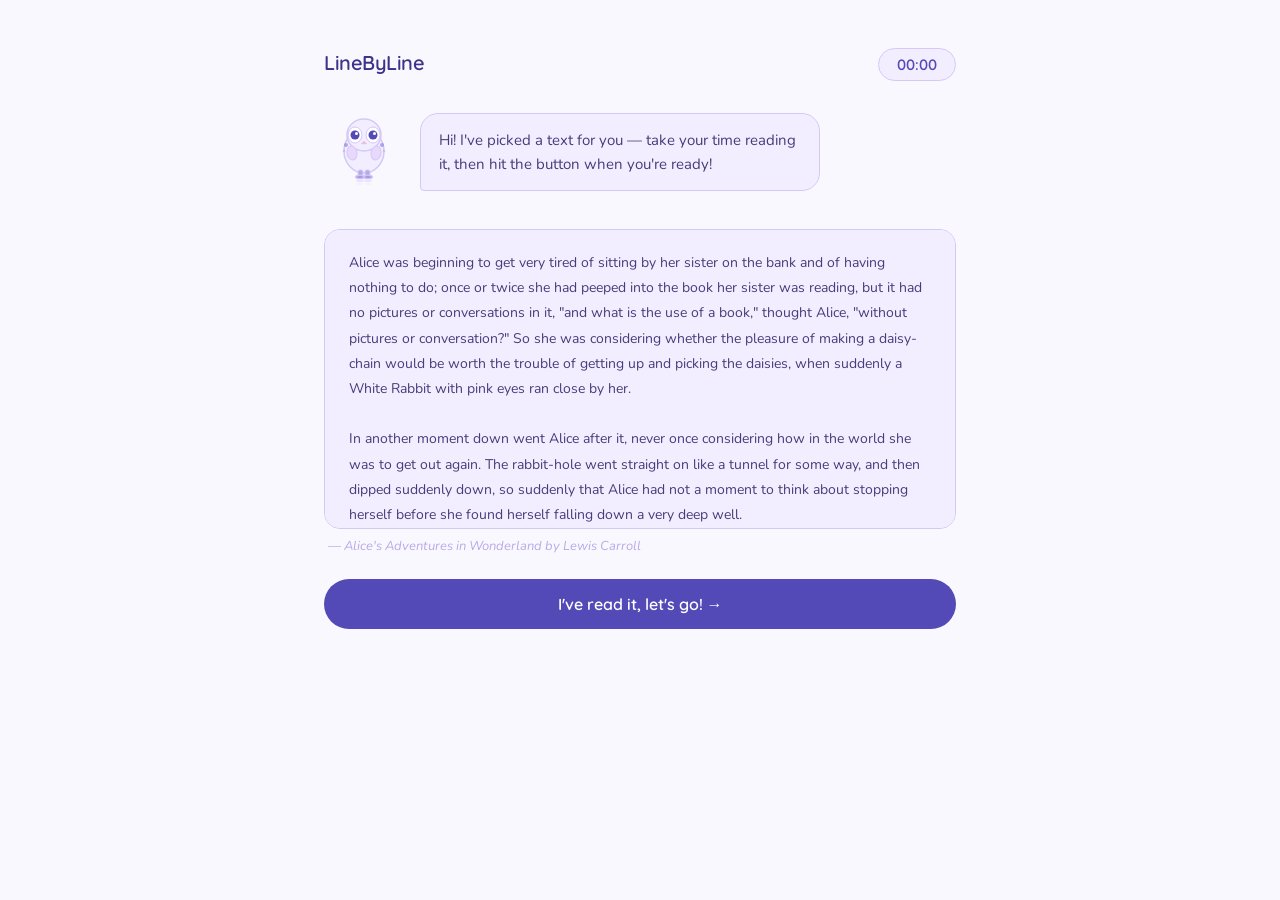
==== analyze.html @ f4740c88 "Add files via upload" ====
<!DOCTYPE html>
<html lang="en">
<head>
  <meta charset="UTF-8" />
  <meta name="viewport" content="width=device-width, initial-scale=1.0"/>
  <title>LineByLine — Analyze a Text</title>
  <link href="https://fonts.googleapis.com/css2?family=Quicksand:wght@400;600;700&family=Nunito:wght@400;600&display=swap" rel="stylesheet"/>
  <link rel="stylesheet" href="style.css" />
</head>
<body>

<div class="page">

  <div class="top-bar">
    <div class="logo small" style="font-family: 'Quicksand', sans-serif;">LineByLine</div>
    <div class="timer-box"><span id="timer">00:00</span></div>
  </div>

  <!-- STEP 1: Read the text -->
  <div class="step" id="step-1">
    <div class="owl-bubble">
      <div class="owl-wrap">
        <svg class="owl" viewBox="0 0 64 80" xmlns="http://www.w3.org/2000/svg">
          <ellipse cx="32" cy="38" rx="20" ry="22" fill="#f3eeff" stroke="#d4c8f5" stroke-width="1.5"/>
          <ellipse cx="32" cy="22" rx="17" ry="16" fill="#f3eeff" stroke="#d4c8f5" stroke-width="1.5"/>
          <ellipse cx="23" cy="22" rx="7" ry="8" fill="#fff" stroke="#d4c8f5" stroke-width="1"/>
          <ellipse cx="41" cy="22" rx="7" ry="8" fill="#fff" stroke="#d4c8f5" stroke-width="1"/>
          <circle cx="23" cy="22" r="4.5" fill="#534ab7"/>
          <circle cx="41" cy="22" r="4.5" fill="#534ab7"/>
          <circle cx="24.5" cy="20.5" r="1.5" fill="#fff"/>
          <circle cx="42.5" cy="20.5" r="1.5" fill="#fff"/>
          <polygon points="32,28 29,31 35,31" fill="#f0bcd4" stroke="#d4c8f5" stroke-width="0.5"/>
          <ellipse cx="20" cy="40" rx="5" ry="7" fill="#e8d8fc" stroke="#d4c8f5" stroke-width="1" transform="rotate(-10 20 40)"/>
          <ellipse cx="44" cy="40" rx="5" ry="7" fill="#e8d8fc" stroke="#d4c8f5" stroke-width="1" transform="rotate(10 44 40)"/>
          <rect x="26" y="57" width="5" height="6" rx="2" fill="#b8aae8" stroke="#d4c8f5" stroke-width="1"/>
          <rect x="33" y="57" width="5" height="6" rx="2" fill="#b8aae8" stroke="#d4c8f5" stroke-width="1"/>
          <ellipse cx="28" cy="64" rx="5" ry="2" fill="#c9bbf0" stroke="#d4c8f5" stroke-width="0.8"/>
          <ellipse cx="36" cy="64" rx="5" ry="2" fill="#c9bbf0" stroke="#d4c8f5" stroke-width="0.8"/>
          <ellipse cx="28" cy="64" rx="3" ry="1" fill="#7f77dd" opacity="0.5"/>
          <ellipse cx="36" cy="64" rx="3" ry="1" fill="#7f77dd" opacity="0.5"/>
          <ellipse cx="28" cy="68" rx="4" ry="1.2" fill="#d4c8f5" opacity="0.4"/>
          <ellipse cx="36" cy="68" rx="4" ry="1.2" fill="#d4c8f5" opacity="0.4"/>
          <ellipse cx="28" cy="71" rx="3" ry="0.8" fill="#d4c8f5" opacity="0.25"/>
          <ellipse cx="36" cy="71" rx="3" ry="0.8" fill="#d4c8f5" opacity="0.25"/>
          <circle cx="14" cy="32" r="2" fill="#7f77dd" opacity="0.6"/>
          <circle cx="50" cy="32" r="2" fill="#7f77dd" opacity="0.6"/>
          <circle cx="12" cy="38" r="1.3" fill="#b8aae8" opacity="0.5"/>
          <circle cx="52" cy="38" r="1.3" fill="#b8aae8" opacity="0.5"/>
        </svg>
      </div>
      <div class="bubble">
        <p id="pip-intro">Hi! I've picked a text for you — take your time reading it, then hit the button when you're ready!</p>
      </div>
    </div>
    <div class="text-preview-box" id="text-preview"></div>
    <div class="text-source" id="text-source"></div>
    <button class="start-btn" onclick="goToStep2()">I've read it, let's go! →</button>
  </div>

  <!-- STEP 2: Cold thesis (only if writing a thesis selected) -->
  <div class="step hidden" id="step-2">
    <div class="text-preview-box" id="text-preview-2"></div>
    <div class="owl-bubble">
      <div class="owl-wrap">
        <svg class="owl" viewBox="0 0 64 80" xmlns="http://www.w3.org/2000/svg">
          <ellipse cx="32" cy="38" rx="20" ry="22" fill="#f3eeff" stroke="#d4c8f5" stroke-width="1.5"/>
          <ellipse cx="32" cy="22" rx="17" ry="16" fill="#f3eeff" stroke="#d4c8f5" stroke-width="1.5"/>
          <ellipse cx="23" cy="22" rx="7" ry="8" fill="#fff" stroke="#d4c8f5" stroke-width="1"/>
          <ellipse cx="41" cy="22" rx="7" ry="8" fill="#fff" stroke="#d4c8f5" stroke-width="1"/>
          <circle cx="23" cy="22" r="4.5" fill="#534ab7"/>
          <circle cx="41" cy="22" r="4.5" fill="#534ab7"/>
          <circle cx="24.5" cy="20.5" r="1.5" fill="#fff"/>
          <circle cx="42.5" cy="20.5" r="1.5" fill="#fff"/>
          <polygon points="32,28 29,31 35,31" fill="#f0bcd4" stroke="#d4c8f5" stroke-width="0.5"/>
          <ellipse cx="20" cy="40" rx="5" ry="7" fill="#e8d8fc" stroke="#d4c8f5" stroke-width="1" transform="rotate(-10 20 40)"/>
          <ellipse cx="44" cy="40" rx="5" ry="7" fill="#e8d8fc" stroke="#d4c8f5" stroke-width="1" transform="rotate(10 44 40)"/>
          <rect x="26" y="57" width="5" height="6" rx="2" fill="#b8aae8" stroke="#d4c8f5" stroke-width="1"/>
          <rect x="33" y="57" width="5" height="6" rx="2" fill="#b8aae8" stroke="#d4c8f5" stroke-width="1"/>
          <ellipse cx="28" cy="64" rx="5" ry="2" fill="#c9bbf0" stroke="#d4c8f5" stroke-width="0.8"/>
          <ellipse cx="36" cy="64" rx="5" ry="2" fill="#c9bbf0" stroke="#d4c8f5" stroke-width="0.8"/>
          <ellipse cx="28" cy="64" rx="3" ry="1" fill="#7f77dd" opacity="0.5"/>
          <ellipse cx="36" cy="64" rx="3" ry="1" fill="#7f77dd" opacity="0.5"/>
          <ellipse cx="28" cy="68" rx="4" ry="1.2" fill="#d4c8f5" opacity="0.4"/>
          <ellipse cx="36" cy="68" rx="4" ry="1.2" fill="#d4c8f5" opacity="0.4"/>
          <ellipse cx="28" cy="71" rx="3" ry="0.8" fill="#d4c8f5" opacity="0.25"/>
          <ellipse cx="36" cy="71" rx="3" ry="0.8" fill="#d4c8f5" opacity="0.25"/>
          <circle cx="14" cy="32" r="2" fill="#7f77dd" opacity="0.6"/>
          <circle cx="50" cy="32" r="2" fill="#7f77dd" opacity="0.6"/>
          <circle cx="12" cy="38" r="1.3" fill="#b8aae8" opacity="0.5"/>
          <circle cx="52" cy="38" r="1.3" fill="#b8aae8" opacity="0.5"/>
        </svg>
      </div>
      <div class="bubble">
        <p id="cold-thesis-question">...</p>
      </div>
    </div>
    <textarea id="cold-thesis-answer" placeholder="Write your answer here... no wrong answers!" rows="4"></textarea>
    <button class="start-btn" onclick="saveColdThesis()">Got it, let's analyze! →</button>
  </div>

  <!-- STEP 3: Guiding questions -->
  <div class="step hidden" id="step-3">
    <div class="text-display" id="text-display"></div>
    <div class="qa-thread" id="qa-thread"></div>
    <div class="owl-bubble" id="pip-question-bubble">
      <div class="owl-wrap">
        <svg class="owl" viewBox="0 0 64 80" xmlns="http://www.w3.org/2000/svg">
          <ellipse cx="32" cy="38" rx="20" ry="22" fill="#f3eeff" stroke="#d4c8f5" stroke-width="1.5"/>
          <ellipse cx="32" cy="22" rx="17" ry="16" fill="#f3eeff" stroke="#d4c8f5" stroke-width="1.5"/>
          <ellipse cx="23" cy="22" rx="7" ry="8" fill="#fff" stroke="#d4c8f5" stroke-width="1"/>
          <ellipse cx="41" cy="22" rx="7" ry="8" fill="#fff" stroke="#d4c8f5" stroke-width="1"/>
          <circle cx="23" cy="22" r="4.5" fill="#534ab7"/>
          <circle cx="41" cy="22" r="4.5" fill="#534ab7"/>
          <circle cx="24.5" cy="20.5" r="1.5" fill="#fff"/>
          <circle cx="42.5" cy="20.5" r="1.5" fill="#fff"/>
          <polygon points="32,28 29,31 35,31" fill="#f0bcd4" stroke="#d4c8f5" stroke-width="0.5"/>
          <ellipse cx="20" cy="40" rx="5" ry="7" fill="#e8d8fc" stroke="#d4c8f5" stroke-width="1" transform="rotate(-10 20 40)"/>
          <ellipse cx="44" cy="40" rx="5" ry="7" fill="#e8d8fc" stroke="#d4c8f5" stroke-width="1" transform="rotate(10 44 40)"/>
          <rect x="26" y="57" width="5" height="6" rx="2" fill="#b8aae8" stroke="#d4c8f5" stroke-width="1"/>
          <rect x="33" y="57" width="5" height="6" rx="2" fill="#b8aae8" stroke="#d4c8f5" stroke-width="1"/>
          <ellipse cx="28" cy="64" rx="5" ry="2" fill="#c9bbf0" stroke="#d4c8f5" stroke-width="0.8"/>
          <ellipse cx="36" cy="64" rx="5" ry="2" fill="#c9bbf0" stroke="#d4c8f5" stroke-width="0.8"/>
          <ellipse cx="28" cy="64" rx="3" ry="1" fill="#7f77dd" opacity="0.5"/>
          <ellipse cx="36" cy="64" rx="3" ry="1" fill="#7f77dd" opacity="0.5"/>
          <ellipse cx="28" cy="68" rx="4" ry="1.2" fill="#d4c8f5" opacity="0.4"/>
          <ellipse cx="36" cy="68" rx="4" ry="1.2" fill="#d4c8f5" opacity="0.4"/>
          <ellipse cx="28" cy="71" rx="3" ry="0.8" fill="#d4c8f5" opacity="0.25"/>
          <ellipse cx="36" cy="71" rx="3" ry="0.8" fill="#d4c8f5" opacity="0.25"/>
          <circle cx="14" cy="32" r="2" fill="#7f77dd" opacity="0.6"/>
          <circle cx="50" cy="32" r="2" fill="#7f77dd" opacity="0.6"/>
          <circle cx="12" cy="38" r="1.3" fill="#b8aae8" opacity="0.5"/>
          <circle cx="52" cy="38" r="1.3" fill="#b8aae8" opacity="0.5"/>
        </svg>
      </div>
      <div class="bubble" style="flex: 1;">
        <div class="question-row">
          <p id="pip-question" style="margin: 0; flex: 1;">...</p>
          <button class="context-btn hidden" id="context-btn" onclick="toggleContext()">🔖 Need some context?</button>
        </div>
        <div class="context-card hidden" id="context-card">
          <div class="context-title" id="context-title"></div>
          <p class="context-text" id="context-text"></p>
        </div>
      </div>
    </div>
    <textarea id="user-answer" placeholder="Type your response here... take your time!" rows="5"></textarea>
    <button class="start-btn" onclick="nextQuestion()">Next →</button>
  </div>

  <!-- STEP 4: Done -->
  <div class="step hidden" id="step-4">
    <div class="done-screen">
      <div class="owl-wrap" style="margin: 0 auto 1rem;">
        <svg class="owl" viewBox="0 0 64 80" xmlns="http://www.w3.org/2000/svg">
          <ellipse cx="32" cy="38" rx="20" ry="22" fill="#f3eeff" stroke="#d4c8f5" stroke-width="1.5"/>
          <ellipse cx="32" cy="22" rx="17" ry="16" fill="#f3eeff" stroke="#d4c8f5" stroke-width="1.5"/>
          <ellipse cx="23" cy="22" rx="7" ry="8" fill="#fff" stroke="#d4c8f5" stroke-width="1"/>
          <ellipse cx="41" cy="22" rx="7" ry="8" fill="#fff" stroke="#d4c8f5" stroke-width="1"/>
          <circle cx="23" cy="22" r="4.5" fill="#534ab7"/>
          <circle cx="41" cy="22" r="4.5" fill="#534ab7"/>
          <circle cx="24.5" cy="20.5" r="1.5" fill="#fff"/>
          <circle cx="42.5" cy="20.5" r="1.5" fill="#fff"/>
          <polygon points="32,28 29,31 35,31" fill="#f0bcd4" stroke="#d4c8f5" stroke-width="0.5"/>
          <ellipse cx="20" cy="40" rx="5" ry="7" fill="#e8d8fc" stroke="#d4c8f5" stroke-width="1" transform="rotate(-10 20 40)"/>
          <ellipse cx="44" cy="40" rx="5" ry="7" fill="#e8d8fc" stroke="#d4c8f5" stroke-width="1" transform="rotate(10 44 40)"/>
          <rect x="26" y="57" width="5" height="6" rx="2" fill="#b8aae8" stroke="#d4c8f5" stroke-width="1"/>
          <rect x="33" y="57" width="5" height="6" rx="2" fill="#b8aae8" stroke="#d4c8f5" stroke-width="1"/>
          <ellipse cx="28" cy="64" rx="5" ry="2" fill="#c9bbf0" stroke="#d4c8f5" stroke-width="0.8"/>
          <ellipse cx="36" cy="64" rx="5" ry="2" fill="#c9bbf0" stroke="#d4c8f5" stroke-width="0.8"/>
          <ellipse cx="28" cy="64" rx="3" ry="1" fill="#7f77dd" opacity="0.5"/>
          <ellipse cx="36" cy="64" rx="3" ry="1" fill="#7f77dd" opacity="0.5"/>
          <ellipse cx="28" cy="68" rx="4" ry="1.2" fill="#d4c8f5" opacity="0.4"/>
          <ellipse cx="36" cy="68" rx="4" ry="1.2" fill="#d4c8f5" opacity="0.4"/>
          <ellipse cx="28" cy="71" rx="3" ry="0.8" fill="#d4c8f5" opacity="0.25"/>
          <ellipse cx="36" cy="71" rx="3" ry="0.8" fill="#d4c8f5" opacity="0.25"/>
          <circle cx="14" cy="32" r="2" fill="#7f77dd" opacity="0.6"/>
          <circle cx="50" cy="32" r="2" fill="#7f77dd" opacity="0.6"/>
          <circle cx="12" cy="38" r="1.3" fill="#b8aae8" opacity="0.5"/>
          <circle cx="52" cy="38" r="1.3" fill="#b8aae8" opacity="0.5"/>
        </svg>
      </div>
      <h2 class="done-title">Amazing work! 🎉</h2>
      <p class="done-msg" id="done-msg"></p>
      <div class="done-time">You finished in <strong id="final-time"></strong></div>
      <button class="start-btn" onclick="window.location.href='index.html'">Go again →</button>
    </div>
  </div>

</div>

<script>
const tier = localStorage.getItem('tier') || 'middle';
const skills = JSON.parse(localStorage.getItem('skills') || '[]');
const wantsThesis = skills.includes('Writing a thesis');

const texts = [
  {
    id: 'charlottes-web',
    title: "Charlotte's Web",
    author: 'E.B. White',
    passage: "Wilbur didn't want food, he wanted love. He wanted a friend — someone who would play with him. But no one came, no one spoke to him, and he began to cry. The barn was very large. It was very old. It smelled of hay and it smelled of manure. It smelled of the perspiration of tired horses and the wonderful sweet breath of patient cows. Wilbur liked it.",
    tiers: ['elementary'],
    questions: {
      elementary: [
        { text: "How is Wilbur feeling? What words tell you that?", context: null },
        { text: "What does Wilbur want more than food?", context: null },
        { text: "Does Wilbur like the barn? What makes you think that?", context: null },
        { text: "Why do you think Wilbur feels lonely?", context: null },
        { text: "Now that we talked about it — what do you think the author wrote this for? Has your answer changed?", context: null }
      ]
    }
  },
  {
    id: 'charlie-chocolate',
    title: 'Charlie and the Chocolate Factory',
    author: 'Roald Dahl',
    passage: "Nobody ever went in, and nobody ever came out. Yet every day, the workers in the factory heard, coming from somewhere deep inside, the most wonderful music — a grand, booming, rushing, whispering sound, as though the great hidden chocolate river was flowing endlessly on and on. And the smell! Great swooping whiffs of chocolate came drifting out through the dark, mysterious air.",
    tiers: ['elementary'],
    questions: {
      elementary: [
        { text: "What is strange about the chocolate factory?", context: null },
        { text: "What do the workers hear coming from inside?", context: null },
        { text: "How does the factory make you feel? Why?", context: null },
        { text: "Pick one word from the passage that you really like. Why did you pick it?", context: null },
        { text: "Now that we talked about it — what do you think the author wrote this for? Has your answer changed?", context: null }
      ]
    }
  },
  {
    id: 'matilda',
    title: 'Matilda',
    author: 'Roald Dahl',
    passage: "Matilda was a little late in starting to read, but once she did, she read everything she could lay her hands on. By the age of three, Matilda had worked her way through all the books in the children's section and had begun wandering the shelves of the grown-up library. The books transported her into new worlds and introduced her to amazing people who lived exciting lives.",
    tiers: ['elementary'],
    questions: {
      elementary: [
        { text: "What does Matilda love to do?", context: null },
        { text: "How is Matilda different from other kids her age?", context: null },
        { text: "Have you ever felt like a book took you somewhere else? What was that like?", context: null },
        { text: "Why do you think the author wants us to know Matilda read so many books?", context: null },
        { text: "Now that we talked about it — what do you think the author wrote this for? Has your answer changed?", context: null }
      ]
    }
  },
  {
    id: 'ivan',
    title: 'The One and Only Ivan',
    author: 'Katherine Applegate',
    passage: "I am Ivan. I am a gorilla. It's not as easy as it looks. People call me the Freeway Gorilla. The Ape at Exit 8. The One and Only Ivan, Mighty Silverback. The names people give me are their way of making me small. I am not small.",
    tiers: ['elementary'],
    questions: {
      elementary: [
        { text: "Who is telling this story? What do we know about him?", context: null },
        { text: "How does Ivan feel about the names people call him?", context: null },
        { text: "Why do you think Ivan says 'I am not small' at the end?", context: null },
        { text: "Pick one sentence from the passage that stands out to you. Why did you pick it?", context: null },
        { text: "Now that we talked about it — what do you think the author wrote this for? Has your answer changed?", context: null }
      ]
    }
  },
  {
    id: 'secret-garden',
    title: 'The Secret Garden',
    author: 'Frances Hodgson Burnett',
    passage: "She never remembered seeing familiarly anything but the dark faces of her Ayah and the other native servants, and as they always obeyed her and gave her her own way in everything, because the Mem Sahib would be angry if she was disturbed by her crying, by the time she was six years old she was as tyrannical and selfish a little pig as ever lived. The young English governess who came to teach her to read and write disliked her so much that she gave up her place in three months, and when other governesses came to try to fill it they always went away in a shorter time than the first one.\n\nOne frightfully hot morning, when she was about nine years old, she awakened feeling very cross, and she became crosser still when she saw that the servant who stood by her bedside was not her Ayah. There was something mysterious in the air that morning. Nothing was done in its regular order and several of the native servants seemed missing, while those whom Mary saw slunk or hurried about with ashy and scared faces. But no one would tell her anything and her Ayah did not come.",
    tiers: ['middle', 'upper', 'advanced'],
    questions: {
      middle: [
        { text: "What kind of person is Mary at the start of this passage? What clues tell you that?", context: null },
        { text: "Pick one word or sentence that stands out to you. Why did you notice it?", context: null },
        { text: "How does Mary treat the people around her? Why do you think she acts this way?", context: null },
        { text: "Something strange is happening around Mary but nobody tells her what. How does that make the mood of the passage feel?", context: null },
        { text: "Write one sentence that describes what this passage is really about.", context: null }
      ],
      upper: [
        { text: "How does Burnett use Mary's behavior to reveal something about the environment she grew up in?", context: null },
        { text: "What is the effect of the servants being described as having 'ashy and scared faces' while Mary is focused only on herself?", context: null },
        { text: "What does Mary's reaction to not having her Ayah tell us about how she understands the world around her?", context: null },
        { text: "How does Burnett build a sense of unease in this passage without directly telling us what is wrong?", context: null },
        { text: "Now that we've worked through it together — try writing your claim one more time. How has your thinking changed?", context: null }
      ],
      advanced: [
        { text: "This passage is set in colonial India. How does Burnett use Mary's upbringing to critique or reflect the values of British colonialism without explicitly naming them?", context: { title: "British Colonialism", text: "British colonialism was a period lasting from the 1600s to the mid-1900s during which Britain controlled large parts of the world, including India. It came with strong beliefs about racial and cultural superiority that shaped social structures, daily life, and the relationships between different groups of people." } },
        { text: "The servants are described only through Mary's perspective. What is the effect of that narrative choice, and what does it reveal about whose story is centered?", context: null },
        { text: "How does Burnett use Mary's obliviousness as a literary device to create dramatic irony for the reader?", context: null },
        { text: "What argument could you make about how power, privilege, and isolation shape a child's moral development based on this passage alone?", context: null },
        { text: "Now that we've worked through it together — try writing your claim one more time. How has your thinking changed?", context: { title: "British Colonialism", text: "British colonialism was a period lasting from the 1600s to the mid-1900s during which Britain controlled large parts of the world, including India. It came with strong beliefs about racial and cultural superiority that shaped social structures, daily life, and the relationships between different groups of people." } }
      ]
    }
  },
  {
    id: 'alice',
    title: "Alice's Adventures in Wonderland",
    author: 'Lewis Carroll',
    passage: "Alice was beginning to get very tired of sitting by her sister on the bank and of having nothing to do; once or twice she had peeped into the book her sister was reading, but it had no pictures or conversations in it, \"and what is the use of a book,\" thought Alice, \"without pictures or conversation?\" So she was considering whether the pleasure of making a daisy-chain would be worth the trouble of getting up and picking the daisies, when suddenly a White Rabbit with pink eyes ran close by her.\n\nIn another moment down went Alice after it, never once considering how in the world she was to get out again. The rabbit-hole went straight on like a tunnel for some way, and then dipped suddenly down, so suddenly that Alice had not a moment to think about stopping herself before she found herself falling down a very deep well.\n\nDown, down, down. Would the fall never come to an end! Suddenly, thump! down she came upon a heap of sticks and dry leaves and the fall was over. Alice was not a bit hurt and she jumped up on to her feet in a moment.",
    tiers: ['middle', 'upper', 'advanced'],
    questions: {
      middle: [
        { text: "Why do you think Alice follows the rabbit without thinking? What does that tell us about her?", context: null },
        { text: "What words does Carroll use to describe the fall? How do they make you feel as a reader?", context: null },
        { text: "How does Alice feel at the end of the passage? Does her reaction surprise you?", context: null },
        { text: "What kind of story do you think this is going to be based on just this opening? What clues tell you that?", context: null },
        { text: "Write one sentence about what you think Carroll wants us to feel reading this.", context: null }
      ],
      upper: [
        { text: "Alice dismisses her sister's book because it has no pictures or conversations. What does this tell us about Alice as a character and what Carroll might be saying about curiosity?", context: null },
        { text: "How does Carroll use pacing — the way the fall slows down with 'Down, down, down' — to create a specific effect on the reader?", context: null },
        { text: "Alice never considers 'how in the world she was to get out again.' What does this detail reveal about childhood versus adult thinking?", context: null },
        { text: "How does Carroll establish Wonderland as a place that operates by different rules than the real world just within this one passage?", context: null },
        { text: "Now that we've worked through it together — try writing your claim one more time. How has your thinking changed?", context: null }
      ],
      advanced: [
        { text: "How does the passage use the tension between Alice's passivity and her sudden impulsive action to establish a theme?", context: null },
        { text: "The fall is described as dreamlike and without consequence — Alice lands unhurt. What argument can you make about what Carroll is saying about imagination or escapism?", context: { title: "Escapism", text: "Escapism refers to the tendency to seek distraction or relief from reality by retreating into imagination, fantasy, or entertainment. Philosophers and writers have long debated whether escapism is a healthy coping mechanism or an avoidance of real life — and literature has often been seen as one of its primary vehicles." } },
        { text: "How does Carroll use Alice's interiority — her thoughts rather than actions — to build the world of the story?", context: null },
        { text: "What argument can you make about what this passage says about the relationship between boredom and adventure?", context: null },
        { text: "Now that we've worked through it together — try writing your claim one more time. How has your thinking changed?", context: null }
      ]
    }
  },
  {
    id: 'little-women',
    title: 'Little Women',
    author: 'Louisa May Alcott',
    passage: "\"Christmas won't be Christmas without any presents,\" grumbled Jo, lying on the rug. \"It's so dreadful to be poor!\" sighed Meg, looking down at her old dress. \"I don't think it's fair for some girls to have lots of pretty things, and other girls nothing at all,\" added little Amy, with an injured sniff. \"We've got father and mother, and each other, anyhow,\" said Beth, contentedly, from her corner.\n\nNobody spoke for a minute; then Meg said in an altered tone — \"You know the reason mother proposed not having any presents this Christmas, was because it's going to be a hard winter for every one; and she thinks we ought not to spend money for pleasure, when our men are suffering so in the army. We can't do much, but we can make our little sacrifices, and ought to do it gladly.\"\n\n\"But I don't think the little we should spend would do any good,\" said Jo. \"We've each got a dollar... I do want to buy books for myself; I've wanted it so long.\"",
    tiers: ['middle', 'upper', 'advanced'],
    questions: {
      middle: [
        { text: "How does each sister feel about not having presents? Are their feelings all the same?", context: null },
        { text: "Which sister do you agree with most and why?", context: null },
        { text: "How does Meg change the mood of the conversation when she explains why their mother suggested no presents?", context: null },
        { text: "What does this passage tell you about what this family values?", context: null },
        { text: "Write one sentence about what you think this passage is really about — not just presents, but something deeper.", context: null }
      ],
      upper: [
        { text: "Each sister responds to poverty differently. What does each response reveal about her personality and values?", context: null },
        { text: "How does Alcott use dialogue instead of description to reveal character? What is the effect of that choice?", context: null },
        { text: "Meg reminds her sisters of their mother's reasoning. How does this shift the tone and what does it reveal about Meg's role in the family?", context: null },
        { text: "The sisters end up deciding to spend their money on themselves anyway. What does Alcott want us to think about that decision?", context: null },
        { text: "Now that we've worked through it together — try writing your claim one more time. How has your thinking changed?", context: null }
      ],
      advanced: [
        { text: "This novel was written during the Civil War era. How does the mention of 'our men suffering in the army' complicate what might otherwise be a simple story about girls wanting presents?", context: { title: "The Civil War Era", text: "The American Civil War (1861-1865) was fought between the Northern Union states and the Southern Confederate states, largely over the issue of slavery. The war caused widespread economic hardship across the country. Women on the home front were expected to sacrifice personal comfort and desire in support of the war effort, taking on new domestic and social responsibilities while the men were away." } },
        { text: "Alcott gives each sister a distinct voice in a very short passage. What argument can you make about how she uses the ensemble of sisters to represent different ways people cope with sacrifice?", context: { title: "About Little Women", text: "Little Women follows four sisters — Meg, Jo, Beth, and Amy March — growing up in Massachusetts during the Civil War while their father is away. The novel explores themes of poverty, gender roles, ambition, and what it means to be a 'good woman' in 19th century America. Jo is widely believed to be based on author Louisa May Alcott herself." } },
        { text: "Jo says 'I do want to buy books for myself' — and Jo is widely understood to be Alcott's self-insert character. How does that detail add another layer of meaning?", context: null },
        { text: "What does this passage argue about the tension between personal desire and collective sacrifice? How does Alcott avoid making it feel preachy?", context: null },
        { text: "Now that we've worked through it together — try writing your claim one more time. How has your thinking changed?", context: { title: "The Civil War Era", text: "The American Civil War (1861-1865) was fought between the Northern Union states and the Southern Confederate states, largely over the issue of slavery. The war caused widespread economic hardship across the country. Women on the home front were expected to sacrifice personal comfort and desire in support of the war effort." } }
      ]
    }
  },
  {
    id: 'gatsby',
    title: 'The Great Gatsby',
    author: 'F. Scott Fitzgerald',
    passage: "In my younger and more vulnerable years my father gave me some advice that I've been turning over in my mind ever since. \"Whenever you feel like criticising any one,\" he told me, \"just remember that all the people in this world haven't had the advantages that you've had.\"\n\nHe didn't say any more, but I understood that he meant a great deal more than that. In consequence, I'm inclined to reserve all judgments, a habit that has opened up many curious natures to me and also made me the victim of not a few veteran bores. Reserving judgments is a matter of infinite hope.\n\nOnly Gatsby, the man who gives his name to this book, was exempt from my reaction — Gatsby, who represented everything for which I have an unaffected scorn. If personality is an unbroken series of successful gestures, then there was something gorgeous about him…",
    tiers: ['middle', 'upper', 'advanced'],
    questions: {
      middle: [
        { text: "What advice did Nick's father give him? Do you think it's good advice?", context: null },
        { text: "Nick says he tries not to judge people but then admits he has a limit. Does that seem fair to you?", context: null },
        { text: "How does Nick describe Gatsby? Does he seem to like him or not? How can you tell?", context: null },
        { text: "What kind of person do you think Nick is based on this passage?", context: null },
        { text: "Write one sentence about what you think Nick's father's advice really means.", context: null }
      ],
      upper: [
        { text: "Nick claims to 'reserve all judgments' but spends this entire passage making judgments. What is the effect of that contradiction?", context: null },
        { text: "What does Fitzgerald reveal about privilege through Nick's father's advice? Who is that advice really available to?", context: null },
        { text: "How does Fitzgerald build mystery around Gatsby in just a few sentences?", context: null },
        { text: "Nick says Gatsby 'represented everything for which I have an unaffected scorn' but also calls him 'gorgeous.' How does holding both feelings create complexity?", context: null },
        { text: "Now that we've worked through it together — try writing your claim one more time. How has your thinking changed?", context: null }
      ],
      advanced: [
        { text: "Nick presents himself as a reliable, non-judgmental narrator but immediately undermines that claim. What argument can you make about Fitzgerald's choice to give us an unreliable narrator?", context: { title: "Key Terms", text: "Moral ambiguity refers to situations or characters that cannot be clearly labeled as good or bad — where right and wrong are blurred. Materialism is the value placed on money, possessions, and status as measures of success. The American Dream is the belief that anyone can achieve success through hard work — though many writers have questioned whether this ideal is truly available to everyone equally." } },
        { text: "The father's advice is framed as wisdom. But what is Fitzgerald actually critiquing about that kind of thinking?", context: null },
        { text: "Fitzgerald describes Gatsby as exempt from Nick's scorn despite representing 'everything for which I have an unaffected scorn.' What does this reveal about the American Dream as Fitzgerald sees it?", context: { title: "About The Great Gatsby", text: "The Great Gatsby is set in New York in the 1920s, a period of enormous wealth and excess known as the Jazz Age. Nick Carraway has moved to New York and finds himself surrounded by extraordinarily wealthy people. Jay Gatsby, his mysterious neighbor, is famous for throwing lavish parties but his origins remain unclear. The novel is widely read as a critique of the American Dream and the hollowness of wealth." } },
        { text: "How does Fitzgerald use the very first page to establish the themes of judgment, privilege, and moral ambiguity that run through the entire book?", context: null },
        { text: "Now that we've worked through it together — try writing your claim one more time. How has your thinking changed?", context: { title: "Key Terms", text: "Moral ambiguity refers to situations or characters that cannot be clearly labeled as good or bad — where right and wrong are blurred. Materialism is the value placed on money, possessions, and status as measures of success. The American Dream is the belief that anyone can achieve success through hard work — though many writers have questioned whether this ideal is truly available to everyone equally." } }
      ]
    }
  }
];

let currentQ = 0;
let answers = [];
let coldThesis = '';
let seconds = 0;
let timerInterval = null;
let activeQuestions = [];
let selectedText = null;

function pickText() {
  let seen = JSON.parse(localStorage.getItem('seenTexts') || '[]');
  const available = texts.filter(t => t.tiers.includes(tier));
  const unseen = available.filter(t => !seen.includes(t.id));
  if (unseen.length === 0) {
    localStorage.setItem('seenTexts', '[]');
    return available[0];
  }
  return unseen[Math.floor(Math.random() * unseen.length)];
}

window.addEventListener('DOMContentLoaded', function() {
  selectedText = pickText();
  document.getElementById('text-preview').textContent = selectedText.passage;
  document.getElementById('text-preview-2').textContent = selectedText.passage;
  document.getElementById('text-source').textContent = '— ' + selectedText.title + ' by ' + selectedText.author;

  if (tier === 'elementary') {
    document.getElementById('cold-thesis-question').textContent =
      "Before we start — just from reading the passage, what do you think the author wrote this for? Just your best guess in one sentence, no wrong answers!";
  } else {
    document.getElementById('cold-thesis-question').textContent =
      "Before we dive in, read the passage and try writing a claim in one sentence — what do you think the author is trying to say? Don't worry about being perfect, just give it a shot!";
  }
});

function goToStep2() {
  if (wantsThesis) {
    document.getElementById('step-1').classList.add('hidden');
    document.getElementById('step-2').classList.remove('hidden');
  } else {
    startQuestions();
  }
}

function saveColdThesis() {
  const answer = document.getElementById('cold-thesis-answer').value.trim();
  if (answer === '') {
    alert("Give it your best shot — even just one sentence!");
    return;
  }
  coldThesis = answer;
  startQuestions();
}

function startQuestions() {
  activeQuestions = selectedText.questions[tier];
  document.getElementById('text-display').textContent = selectedText.passage;
  document.getElementById('step-1').classList.add('hidden');
  document.getElementById('step-2').classList.add('hidden');
  document.getElementById('step-3').classList.remove('hidden');
  showQuestion(0);
  startTimer();

  const seen = JSON.parse(localStorage.getItem('seenTexts') || '[]');
  if (!seen.includes(selectedText.id)) {
    seen.push(selectedText.id);
    localStorage.setItem('seenTexts', JSON.stringify(seen));
  }
  localStorage.setItem('currentText', selectedText.title);
}

function showQuestion(index) {
  const q = activeQuestions[index];
  document.getElementById('pip-question').textContent = q.text;
  const contextBtn = document.getElementById('context-btn');
  const contextCard = document.getElementById('context-card');
  if (q.context) {
    contextBtn.classList.remove('hidden');
    document.getElementById('context-title').textContent = q.context.title;
    document.getElementById('context-text').textContent = q.context.text;
  } else {
    contextBtn.classList.add('hidden');
  }
  contextCard.classList.add('hidden');
}

function toggleContext() {
  document.getElementById('context-card').classList.toggle('hidden');
}

function nextQuestion() {
  const answerBox = document.getElementById('user-answer');
  const answer = answerBox.value.trim();
  if (answer === '') {
    alert("Don't leave Pip hanging! Write something, even just a few words.");
    return;
  }
  answers.push({ question: activeQuestions[currentQ].text, answer });
  const thread = document.getElementById('qa-thread');
  const entry = document.createElement('div');
  entry.className = 'thread-entry';
  entry.innerHTML =
    '<div class="thread-q">Pip asked: <em>' + activeQuestions[currentQ].text + '</em></div>' +
    '<div class="thread-a">You wrote: ' + answer + '</div>';
  thread.appendChild(entry);
  answerBox.value = '';
  currentQ++;
  if (currentQ < activeQuestions.length) {
    showQuestion(currentQ);
    document.getElementById('pip-question-bubble').scrollIntoView({ behavior: 'smooth' });
  } else {
    finishPractice();
  }
}

function startTimer() {
  timerInterval = setInterval(function() {
    seconds++;
    const mins = String(Math.floor(seconds / 60)).padStart(2, '0');
    const secs = String(seconds % 60).padStart(2, '0');
    document.getElementById('timer').textContent = mins + ':' + secs;
  }, 1000);
}

function stopTimer() { clearInterval(timerInterval); }

function getFormattedTime() {
  const mins = Math.floor(seconds / 60);
  const secs = seconds % 60;
  if (mins === 0) return secs + ' seconds';
  if (secs === 0) return mins + ' minutes';
  return mins + ' min ' + secs + ' sec';
}

function finishPractice() {
  stopTimer();

  const sessionHistory = JSON.parse(localStorage.getItem('sessionHistory') || '[]');
  const finalAnswer = answers[answers.length - 1] ? answers[answers.length - 1].answer : '';
  sessionHistory.push({
    date: new Date().toISOString(),
    text: selectedText.title,
    time: getFormattedTime(),
    claim: finalAnswer,
    coldThesis: coldThesis,
    tier: tier
  });
  localStorage.setItem('sessionHistory', JSON.stringify(sessionHistory));

  document.getElementById('step-3').classList.add('hidden');
  document.getElementById('step-4').classList.remove('hidden');

  let doneMsg = '';
  if (coldThesis && finalAnswer) {
    doneMsg = 'You started with: "' + coldThesis + '"\n\nAfter working through it, you wrote: "' + finalAnswer + '"\n\nLook how far your thinking came!';
  } else {
    doneMsg = finalAnswer ? 'Here\'s the claim you built: "' + finalAnswer + '"' : "You worked through the whole analysis — that takes real skill!";
  }

  document.getElementById('done-msg').textContent = doneMsg;
  document.getElementById('final-time').textContent = getFormattedTime();
}
</script>

</body>
</html>
---- style.css ----
* {
  box-sizing: border-box;
  margin: 0;
  padding: 0;
}

body {
  font-family: 'Segoe UI', sans-serif;
  background-color: #faf8ff;
  color: #3c3489;
  min-height: 100vh;
}

.page {
  max-width: 680px;
  margin: 0 auto;
  padding: 3rem 1.5rem 4rem;
}

.logo {
  font-size: 28px;
  font-weight: 600;
  color: #3c3489;
  margin-bottom: 4px;
  letter-spacing: -0.5px;
}

.tagline {
  font-size: 15px;
  color: #7f77dd;
  margin-bottom: 2rem;
}

/* Owl + speech bubble */
.owl-bubble {
  display: flex;
  align-items: flex-start;
  gap: 16px;
  margin-bottom: 2rem;
}

.owl-wrap {
  animation: float 3s ease-in-out infinite;
  flex-shrink: 0;
}

.owl {
  width: 80px;
  height: 80px;
}

@keyframes float {
  0%   { transform: translateY(0px); }
  50%  { transform: translateY(-8px); }
  100% { transform: translateY(0px); }
}

.bubble {
  background: #f3eeff;
  border: 1.5px solid #d4c8f5;
  border-radius: 18px 18px 18px 4px;
  padding: 14px 18px;
  max-width: 400px;
}

.bubble p {
  font-size: 15px;
  color: #4a3c7a;
  line-height: 1.6;
}

/* Section labels */
.section-label {
  font-size: 12px;
  font-weight: 600;
  color: #9d96cc;
  letter-spacing: 0.07em;
  text-transform: uppercase;
  margin-bottom: 12px;
}

.divider {
  border: none;
  border-top: 1px solid #ede8fc;
  margin: 1.5rem 0;
}

/* Grade buttons */
.grade-row {
  display: flex;
  flex-wrap: wrap;
  gap: 10px;
  margin-bottom: 0.5rem;
}

.grade-btn {
  padding: 8px 20px;
  border-radius: 999px;
  border: 1.5px solid #d4c8f5;
  background: white;
  font-size: 14px;
  color: #534ab7;
  cursor: pointer;
  transition: all 0.15s;
  font-family: inherit;
}

.grade-btn:hover {
  background: #ede8fc;
}

.grade-btn.active {
  background: #534ab7;
  color: white;
  border-color: #534ab7;
}

/* Skill chips */
.skill-grid {
  display: flex;
  flex-wrap: wrap;
  gap: 10px;
  margin-bottom: 0.5rem;
}

.skill-chip {
  padding: 7px 16px;
  border-radius: 999px;
  border: 1.5px solid #f0bcd4;
  background: white;
  font-size: 13px;
  color: #993556;
  cursor: pointer;
  transition: all 0.15s;
  font-family: inherit;
}

.skill-chip:hover {
  background: #fbeaf0;
}

.skill-chip.active {
  background: #993556;
  color: white;
  border-color: #993556;
}

/* Mode cards */
.mode-cards {
  display: grid;
  grid-template-columns: 1fr 1fr;
  gap: 14px;
  margin-bottom: 2rem;
}

.mode-card {
  border-radius: 18px;
  border: 2px solid #d4c8f5;
  padding: 1.25rem;
  background: white;
  cursor: pointer;
  transition: all 0.2s;
  text-align: left;
  font-family: inherit;
}

.mode-card:hover {
  background: #f3eeff;
}

.mode-card.active {
  border-color: #534ab7;
  background: #f3eeff;
}

.mode-icon {
  font-size: 26px;
  display: block;
  margin-bottom: 8px;
}

.mode-title {
  font-size: 15px;
  font-weight: 600;
  color: #3c3489;
  margin-bottom: 4px;
}

.mode-desc {
  font-size: 13px;
  color: #7f77dd;
  line-height: 1.5;
}

/* Start button */
.start-btn {
  width: 100%;
  padding: 15px;
  border-radius: 999px;
  background: #534ab7;
  color: white;
  border: none;
  font-size: 16px;
  font-weight: 600;
  cursor: pointer;
  font-family: inherit;
  transition: background 0.15s;
}

.start-btn:hover {
  background: #3c3489;
}
/* Google Fonts */
@import url('https://fonts.googleapis.com/css2?family=Quicksand:wght@400;600;700&family=Nunito:wght@400;600&display=swap');

/* Font update */
.logo {
  font-family: 'Quicksand', sans-serif;
}

.logo.small {
  font-size: 20px;
}

.section-label, .grade-btn, .mode-title, .start-btn {
  font-family: 'Quicksand', sans-serif;
}

.bubble p, .mode-desc, .tagline, .input-label, .word-count, .thread-q, .thread-a {
  font-family: 'Nunito', sans-serif;
}

/* Top bar */
.top-bar {
  display: flex;
  justify-content: space-between;
  align-items: center;
  margin-bottom: 2rem;
}

.timer-box {
  background: #f3eeff;
  border: 1.5px solid #d4c8f5;
  border-radius: 999px;
  padding: 6px 18px;
  font-family: 'Quicksand', sans-serif;
  font-size: 15px;
  font-weight: 600;
  color: #534ab7;
}

/* Steps */
.step { width: 100%; }
.hidden { display: none !important; }

/* Text display */
.text-display {
  background: #f3eeff;
  border: 1.5px solid #d4c8f5;
  border-radius: 16px;
  padding: 1.25rem 1.5rem;
  font-family: 'Nunito', sans-serif;
  font-size: 15px;
  color: #4a3c7a;
  line-height: 1.8;
  margin-bottom: 1.5rem;
  white-space: pre-wrap;
}

/* Input */
.input-label {
  font-size: 13px;
  color: #9d96cc;
  margin-bottom: 8px;
}

textarea {
  width: 100%;
  border-radius: 16px;
  border: 1.5px solid #d4c8f5;
  padding: 1rem;
  font-family: 'Nunito', sans-serif;
  font-size: 15px;
  color: #3c3489;
  background: white;
  resize: vertical;
  outline: none;
  margin-bottom: 8px;
  transition: border-color 0.15s;
}

textarea:focus {
  border-color: #534ab7;
}

.word-count {
  font-size: 12px;
  color: #9d96cc;
  text-align: right;
  margin-bottom: 1.25rem;
}

/* Q&A thread */
.qa-thread {
  display: flex;
  flex-direction: column;
  gap: 12px;
  margin-bottom: 1.5rem;
}

.thread-entry {
  background: #faf8ff;
  border: 1px solid #ede8fc;
  border-radius: 12px;
  padding: 0.75rem 1rem;
}

.thread-q {
  font-size: 13px;
  color: #9d96cc;
  margin-bottom: 4px;
}

.thread-a {
  font-size: 14px;
  color: #3c3489;
}

/* Done screen */
.done-screen {
  text-align: center;
  padding: 3rem 1rem;
}

.done-title {
  font-family: 'Quicksand', sans-serif;
  font-size: 26px;
  font-weight: 700;
  color: #3c3489;
  margin-bottom: 1rem;
}

.done-msg {
  font-family: 'Nunito', sans-serif;
  font-size: 15px;
  color: #4a3c7a;
  line-height: 1.7;
  margin-bottom: 1rem;
  max-width: 480px;
  margin-left: auto;
  margin-right: auto;
}

.done-time {
  font-family: 'Nunito', sans-serif;
  font-size: 14px;
  color: #9d96cc;
  margin-bottom: 2rem;
}
.tier-note {
  font-family: 'Nunito', sans-serif;
  font-size: 13px;
  color: #b8aae8;
  margin-bottom: 12px;
  font-style: italic;
}
.text-source {
  font-family: 'Nunito', sans-serif;
  font-size: 13px;
  color: #b8aae8;
  font-style: italic;
  margin-top: 8px;
  margin-bottom: 1.5rem;
  padding-left: 4px;
}
/* Popup overlay */
.popup-overlay {
  position: fixed;
  top: 0; left: 0;
  width: 100%; height: 100%;
  background: rgba(83, 74, 183, 0.15);
  display: flex;
  align-items: center;
  justify-content: center;
  z-index: 9999;
}

.popup-box {
  background: white;
  border-radius: 24px;
  border: 1.5px solid #d4c8f5;
  padding: 2rem 2rem 1.5rem;
  max-width: 380px;
  width: 90%;
  text-align: center;
  display: flex;
  flex-direction: column;
  align-items: center;
  gap: 12px;
}

.popup-title {
  font-family: 'Quicksand', sans-serif;
  font-size: 22px;
  font-weight: 700;
  color: #3c3489;
}

.popup-msg {
  font-family: 'Nunito', sans-serif;
  font-size: 15px;
  color: #4a3c7a;
  line-height: 1.6;
}

.name-input {
  width: 100%;
  border-radius: 999px;
  border: 1.5px solid #d4c8f5;
  padding: 12px 20px;
  font-family: 'Nunito', sans-serif;
  font-size: 15px;
  color: #3c3489;
  outline: none;
  text-align: center;
  transition: border-color 0.15s;
}

.name-input:focus {
  border-color: #534ab7;
}

/* Progress button */
.progress-bar-top {
  display: flex;
  justify-content: flex-end;
  margin-bottom: 1rem;
}

.progress-link {
  background: #f3eeff;
  border: 1.5px solid #d4c8f5;
  border-radius: 999px;
  padding: 7px 16px;
  font-family: 'Quicksand', sans-serif;
  font-size: 13px;
  font-weight: 600;
  color: #534ab7;
  cursor: pointer;
  transition: all 0.15s;
}

.progress-link:hover {
  background: #ede8fc;
}

/* Context button and card (for analyze page) */
.question-row {
  display: flex;
  align-items: flex-start;
  gap: 12px;
}

.context-btn {
  flex-shrink: 0;
  background: #f3eeff;
  border: 1.5px solid #d4c8f5;
  border-radius: 999px;
  padding: 5px 12px;
  font-size: 12px;
  color: #534ab7;
  cursor: pointer;
  font-family: 'Nunito', sans-serif;
  white-space: nowrap;
  transition: all 0.15s;
}

.context-btn:hover { background: #ede8fc; }

.context-card {
  margin-top: 12px;
  background: white;
  border: 1.5px solid #d4c8f5;
  border-radius: 12px;
  padding: 1rem;
}

.context-title {
  font-size: 11px;
  font-weight: 600;
  color: #7f77dd;
  letter-spacing: 0.07em;
  text-transform: uppercase;
  margin-bottom: 6px;
  font-family: 'Quicksand', sans-serif;
}

.context-text {
  font-size: 13px;
  color: #4a3c7a;
  line-height: 1.7;
  font-family: 'Nunito', sans-serif;
}

/* Text choice buttons */
.text-choices {
  display: flex;
  flex-wrap: wrap;
  gap: 10px;
  margin-bottom: 1.5rem;
}

.text-preview-box {
  background: #f3eeff;
  border: 1.5px solid #d4c8f5;
  border-radius: 16px;
  padding: 1.25rem 1.5rem;
  font-family: 'Nunito', sans-serif;
  font-size: 14px;
  color: #4a3c7a;
  line-height: 1.8;
  margin-bottom: 0.5rem;
  white-space: pre-wrap;
  max-height: 300px;
  overflow-y: auto;
}
/* Stats row */
.stats-row {
  display: grid;
  grid-template-columns: 1fr 1fr 1fr;
  gap: 12px;
  margin-bottom: 2rem;
}

.stat-card {
  background: #f3eeff;
  border: 1.5px solid #d4c8f5;
  border-radius: 16px;
  padding: 1.25rem 1rem;
  text-align: center;
}

.stat-number {
  font-family: 'Quicksand', sans-serif;
  font-size: 32px;
  font-weight: 700;
  color: #534ab7;
  margin-bottom: 4px;
}

.stat-label {
  font-family: 'Nunito', sans-serif;
  font-size: 13px;
  color: #9d96cc;
}

/* History cards */
.history-card {
  background: white;
  border: 1.5px solid #d4c8f5;
  border-radius: 16px;
  padding: 1rem 1.25rem;
  margin-bottom: 12px;
}

.history-top {
  display: flex;
  justify-content: space-between;
  align-items: flex-start;
  margin-bottom: 8px;
  flex-wrap: wrap;
  gap: 4px;
}

.history-title {
  font-family: 'Quicksand', sans-serif;
  font-size: 15px;
  font-weight: 600;
  color: #3c3489;
}

.history-meta {
  font-family: 'Nunito', sans-serif;
  font-size: 12px;
  color: #b8aae8;
}

.history-claim {
  font-family: 'Nunito', sans-serif;
  font-size: 13px;
  color: #4a3c7a;
  font-style: italic;
  line-height: 1.6;
  border-left: 3px solid #d4c8f5;
  padding-left: 10px;
}

.empty-msg {
  font-family: 'Nunito', sans-serif;
  font-size: 14px;
  color: #b8aae8;
  text-align: center;
  padding: 2rem 0;
}
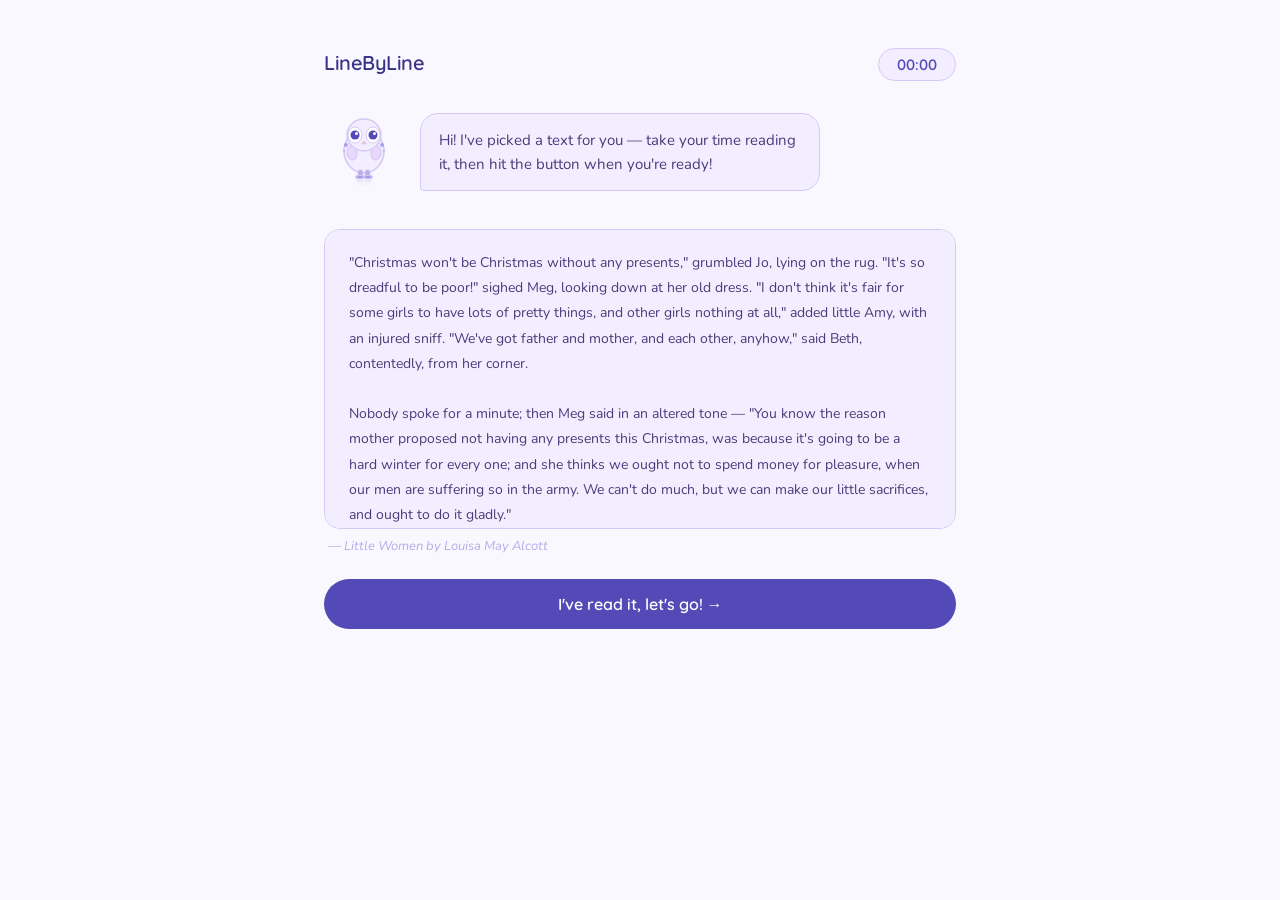
==== commit efbe1e56: "Update time formatting in finishPractice function" ====
--- a/analyze.html
+++ b/analyze.html
@@ -516,18 +516,40 @@
 function finishPractice() {
   stopTimer();
 
+  const finalAnswer = answers[answers.length - 1] ? answers[answers.length - 1].answer : '';
+  const timeSpent = getFormattedTime();
+
+  // Save to localStorage
   const sessionHistory = JSON.parse(localStorage.getItem('sessionHistory') || '[]');
-  const finalAnswer = answers[answers.length - 1] ? answers[answers.length - 1].answer : '';
   sessionHistory.push({
     date: new Date().toISOString(),
     text: selectedText.title,
-    time: getFormattedTime(),
+    time: timeSpent,
     claim: finalAnswer,
     coldThesis: coldThesis,
     tier: tier
   });
   localStorage.setItem('sessionHistory', JSON.stringify(sessionHistory));
 
+  // Send to Google Sheets silently
+  const skills = localStorage.getItem('skills') || '[]';
+  fetch('https://script.google.com/macros/s/AKfycbw7jYFGdyhdqYvQMI_X_3BDuukx7tsRNTuqEh70rtZZMZOMv0qVm5yGYjbaRrTG5aAb/exec', {
+    method: 'POST',
+    mode: 'no-cors',
+    headers: { 'Content-Type': 'application/json' },
+    body: JSON.stringify({
+      date: new Date().toLocaleDateString(),
+      tier: tier,
+      text: selectedText.title,
+      time: timeSpent,
+      coldThesis: coldThesis || 'N/A',
+      finalClaim: finalAnswer,
+      skills: skills
+    })
+  }).catch(function(err) {
+    console.log('Sheet sync failed silently:', err);
+  });
+
   document.getElementById('step-3').classList.add('hidden');
   document.getElementById('step-4').classList.remove('hidden');
 
@@ -539,9 +561,9 @@
   }
 
   document.getElementById('done-msg').textContent = doneMsg;
-  document.getElementById('final-time').textContent = getFormattedTime();
+  document.getElementById('final-time').textContent = timeSpent;
 }
 </script>
 
 </body>
-</html>+</html>
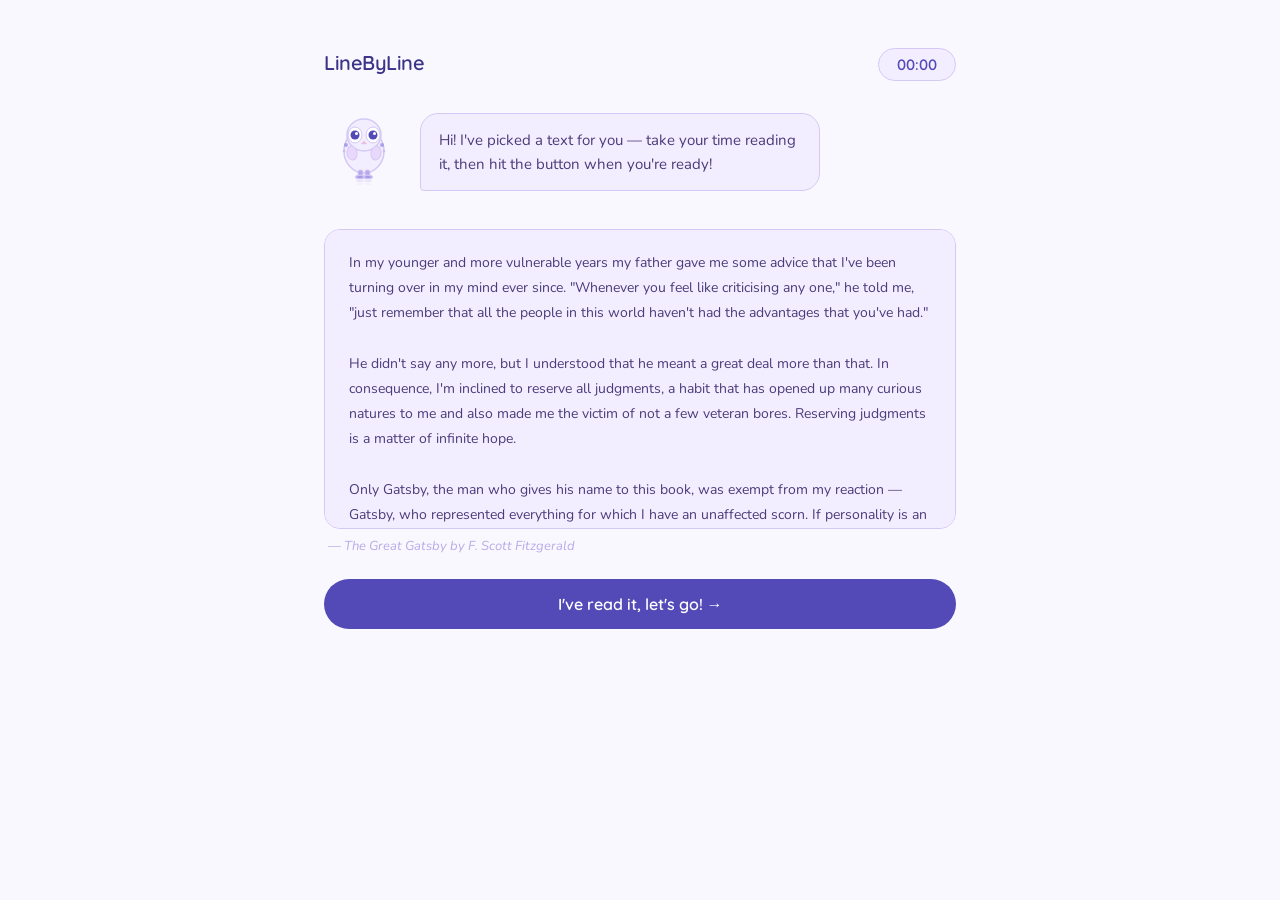
==== commit c877d7cd: "Update fetch call to send responses and skills Refactor fetch call to include all responses in the p" ====
--- a/analyze.html
+++ b/analyze.html
@@ -533,23 +533,27 @@
 
   // Send to Google Sheets silently
   const skills = localStorage.getItem('skills') || '[]';
-  fetch('https://script.google.com/macros/s/AKfycbw7jYFGdyhdqYvQMI_X_3BDuukx7tsRNTuqEh70rtZZMZOMv0qVm5yGYjbaRrTG5aAb/exec', {
-    method: 'POST',
-    mode: 'no-cors',
-    headers: { 'Content-Type': 'application/json' },
-    body: JSON.stringify({
-      date: new Date().toLocaleDateString(),
-      tier: tier,
-      text: selectedText.title,
-      time: timeSpent,
-      coldThesis: coldThesis || 'N/A',
-      finalClaim: finalAnswer,
-      skills: skills
-    })
-  }).catch(function(err) {
-    console.log('Sheet sync failed silently:', err);
-  });
-
+  const allResponses = answers.map(function(a, i) {
+  return 'Q' + (i+1) + ': ' + a.answer;
+}).join(' | ');
+
+fetch('https://script.google.com/macros/s/AKfycbw7jYFGdyhdqYvQMI_X_3BDuukx7tsRNTuqEh70rtZZMZOMv0qVm5yGYjbaRrTG5aAb/exec', {
+  method: 'POST',
+  mode: 'no-cors',
+  headers: { 'Content-Type': 'application/json' },
+  body: JSON.stringify({
+    date: new Date().toLocaleDateString(),
+    tier: tier,
+    text: selectedText.title,
+    time: timeSpent,
+    coldThesis: coldThesis || 'N/A',
+    finalClaim: finalAnswer,
+    skills: JSON.parse(localStorage.getItem('skills') || '[]').join(', '),
+    responses: allResponses
+  })
+}).catch(function(err) {
+  console.log('Sheet sync failed silently:', err);
+});
   document.getElementById('step-3').classList.add('hidden');
   document.getElementById('step-4').classList.remove('hidden');
 
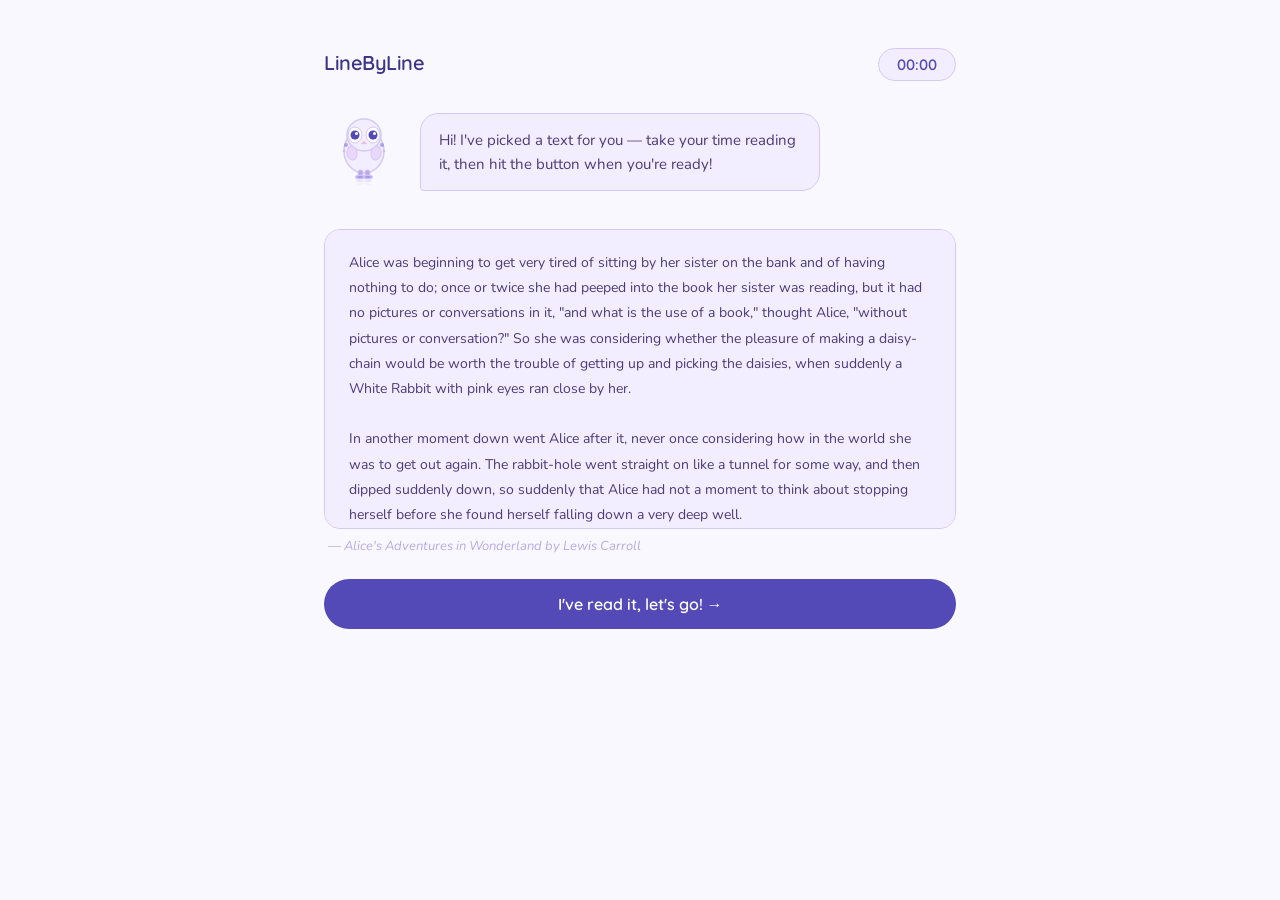
==== commit ee96bfe7: "Update analyze.html" ====
--- a/analyze.html
+++ b/analyze.html
@@ -415,6 +415,7 @@
 });
 
 function goToStep2() {
+  startTimer();
   if (wantsThesis) {
     document.getElementById('step-1').classList.add('hidden');
     document.getElementById('step-2').classList.remove('hidden');
@@ -440,7 +441,6 @@
   document.getElementById('step-2').classList.add('hidden');
   document.getElementById('step-3').classList.remove('hidden');
   showQuestion(0);
-  startTimer();
 
   const seen = JSON.parse(localStorage.getItem('seenTexts') || '[]');
   if (!seen.includes(selectedText.id)) {
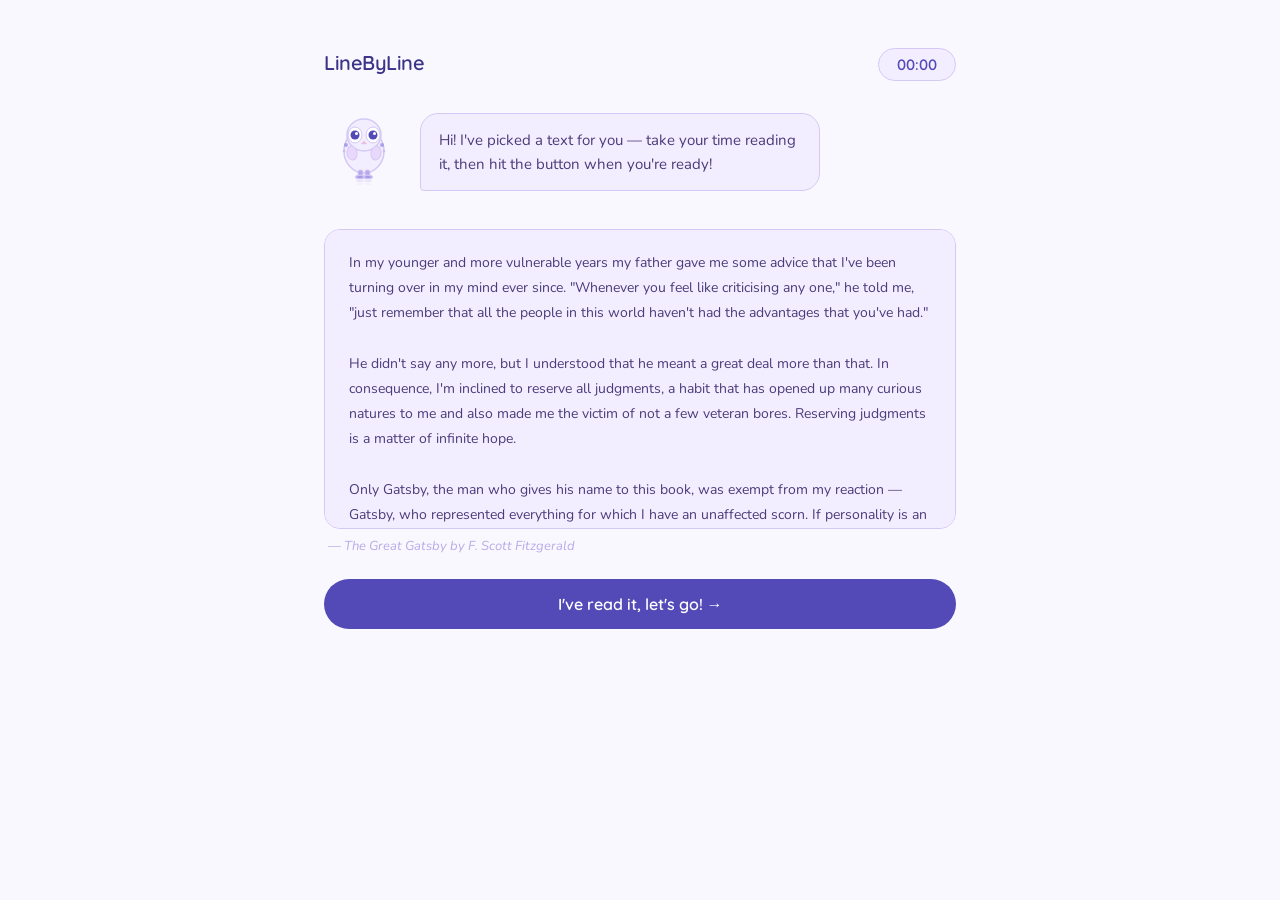
==== commit 64832369: "Implement startQuestions function for question handling Added startQuestions function to manage ques" ====
--- a/analyze.html
+++ b/analyze.html
@@ -424,6 +424,22 @@
   }
 }
 
+function startQuestions() {
+  activeQuestions = selectedText.questions[tier];
+  document.getElementById('text-display').textContent = selectedText.passage;
+  document.getElementById('step-1').classList.add('hidden');
+  document.getElementById('step-2').classList.add('hidden');
+  document.getElementById('step-3').classList.remove('hidden');
+  showQuestion(0);
+
+  const seen = JSON.parse(localStorage.getItem('seenTexts') || '[]');
+  if (!seen.includes(selectedText.id)) {
+    seen.push(selectedText.id);
+    localStorage.setItem('seenTexts', JSON.stringify(seen));
+  }
+  localStorage.setItem('currentText', selectedText.title);
+}
+
 function saveColdThesis() {
   const answer = document.getElementById('cold-thesis-answer').value.trim();
   if (answer === '') {
@@ -432,6 +448,16 @@
   }
   coldThesis = answer;
   startQuestions();
+}
+
+function goToStep2() {
+  startTimer();
+  if (wantsThesis) {
+    document.getElementById('step-1').classList.add('hidden');
+    document.getElementById('step-2').classList.remove('hidden');
+  } else {
+    startQuestions();
+  }
 }
 
 function startQuestions() {
@@ -495,6 +521,7 @@
 }
 
 function startTimer() {
+  if (timerInterval) return;
   timerInterval = setInterval(function() {
     seconds++;
     const mins = String(Math.floor(seconds / 60)).padStart(2, '0');
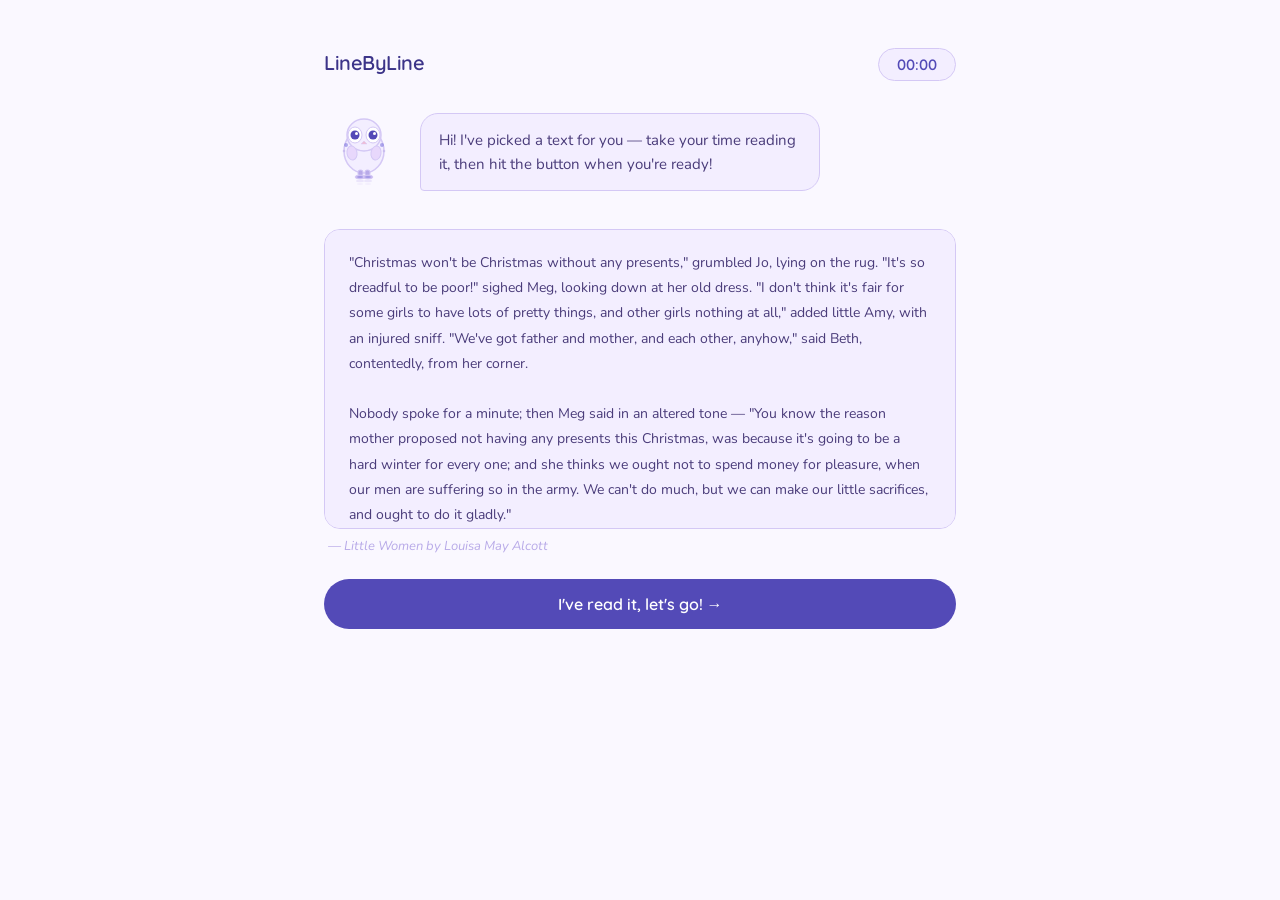
==== commit 70a6431a: "Remove unused functions goToStep2 and startQuestions Removed goToStep2 and startQuestions functions " ====
--- a/analyze.html
+++ b/analyze.html
@@ -450,31 +450,6 @@
   startQuestions();
 }
 
-function goToStep2() {
-  startTimer();
-  if (wantsThesis) {
-    document.getElementById('step-1').classList.add('hidden');
-    document.getElementById('step-2').classList.remove('hidden');
-  } else {
-    startQuestions();
-  }
-}
-
-function startQuestions() {
-  activeQuestions = selectedText.questions[tier];
-  document.getElementById('text-display').textContent = selectedText.passage;
-  document.getElementById('step-1').classList.add('hidden');
-  document.getElementById('step-2').classList.add('hidden');
-  document.getElementById('step-3').classList.remove('hidden');
-  showQuestion(0);
-
-  const seen = JSON.parse(localStorage.getItem('seenTexts') || '[]');
-  if (!seen.includes(selectedText.id)) {
-    seen.push(selectedText.id);
-    localStorage.setItem('seenTexts', JSON.stringify(seen));
-  }
-  localStorage.setItem('currentText', selectedText.title);
-}
 
 function showQuestion(index) {
   const q = activeQuestions[index];
